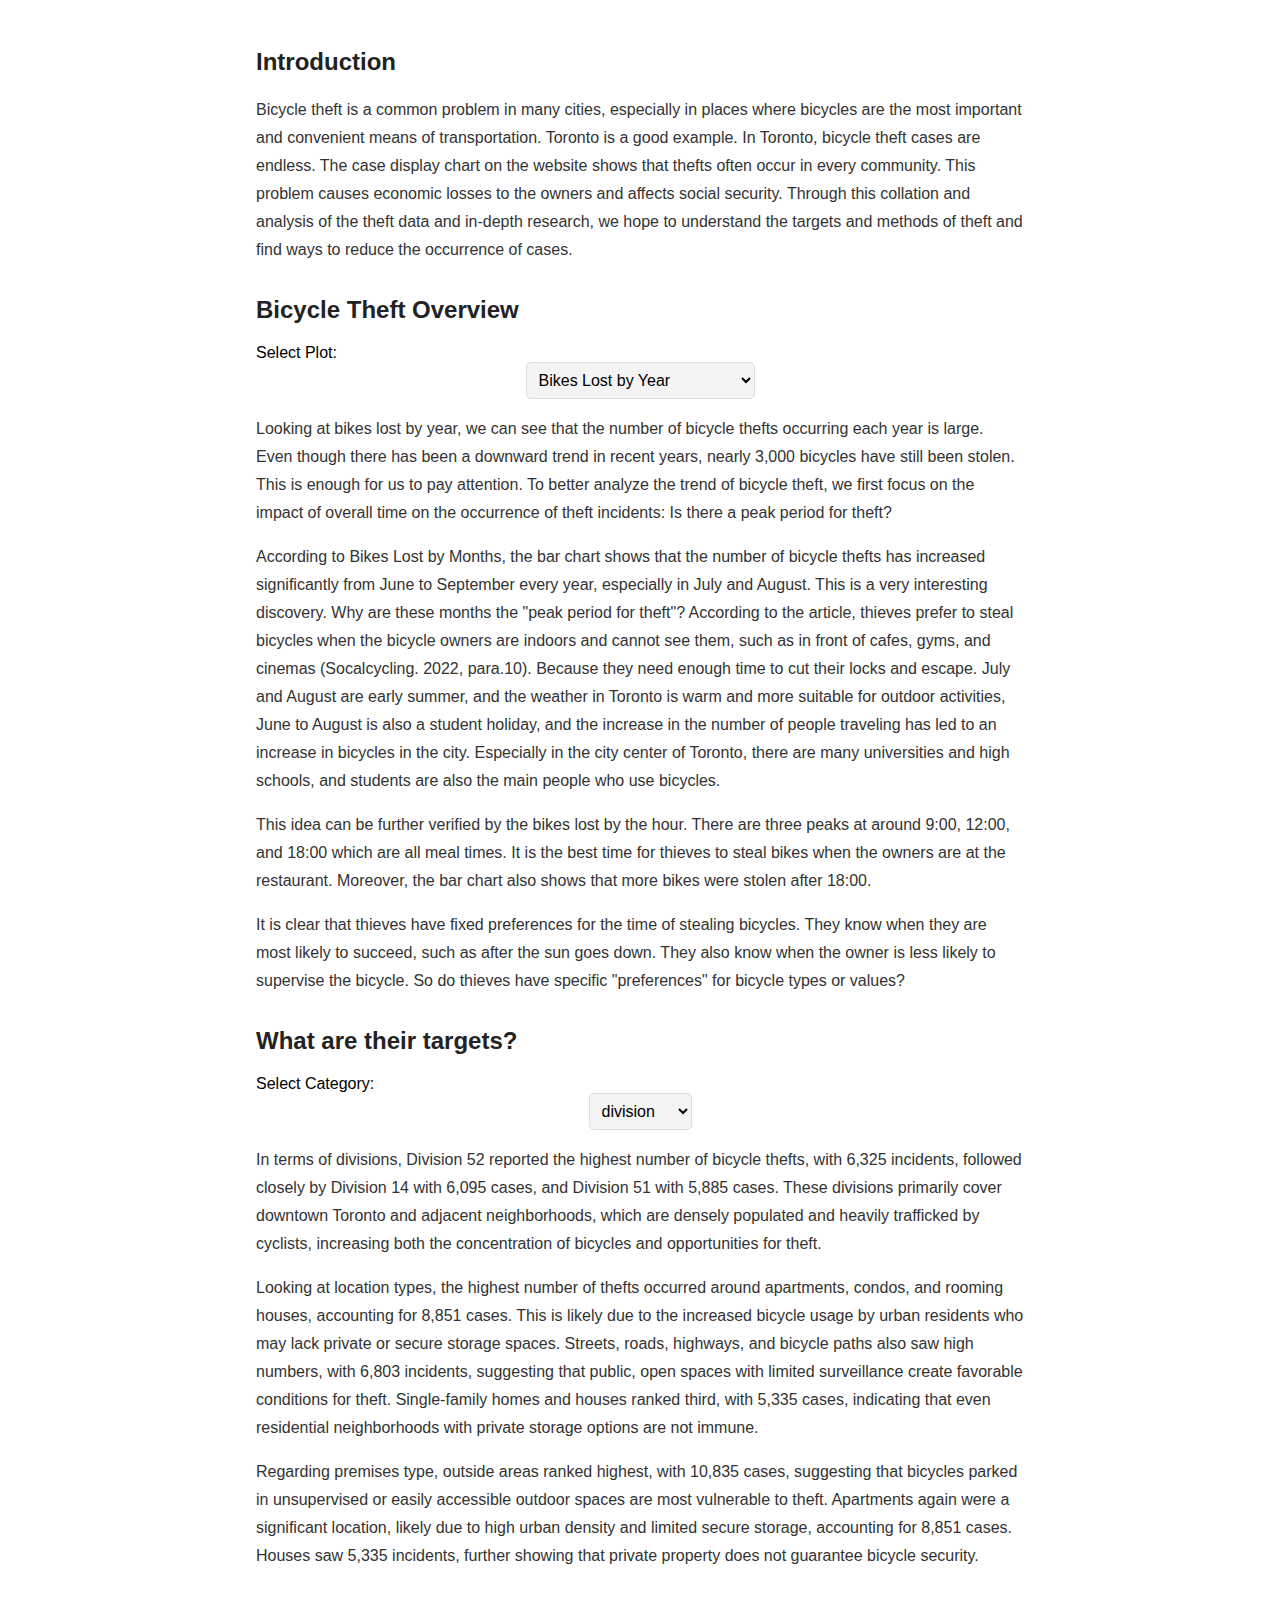
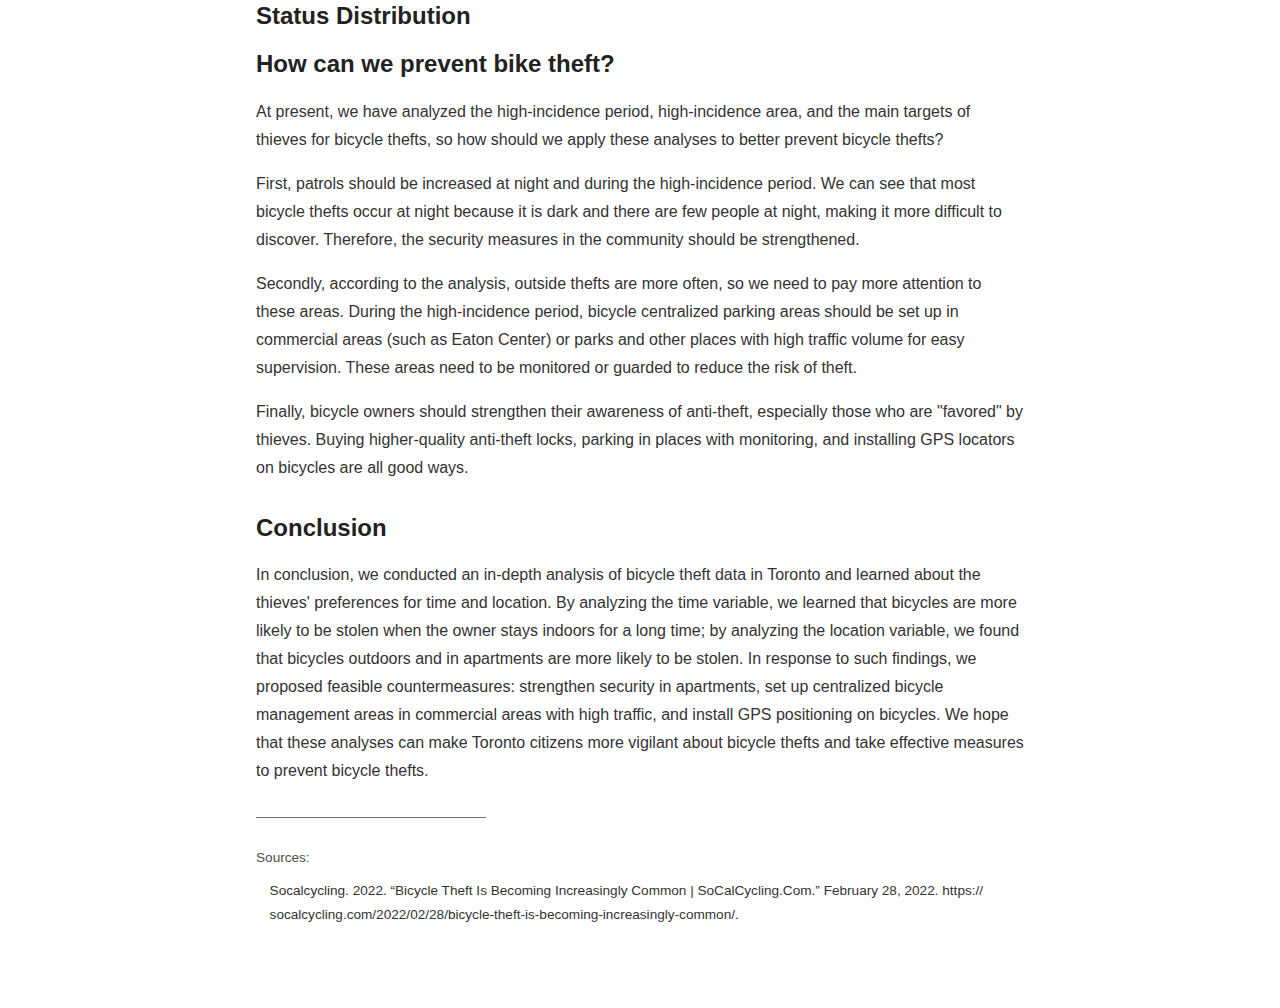
==== D3JS_Attempt/index.html @ 1240bd9a "update Rmd" ====
<html>
  <head>
    <title>STA313H1A2</title>
    <script src="https://d3js.org/d3.v7.min.js"></script>
    <script src="https://d3js.org/topojson.v3.min.js"></script>
    <script src="https://d3js.org/d3-hexbin.v0.2.min.js"></script>

    <link rel="stylesheet" href="styles.css">
  </head>

  <body>
    <main>
      <div id="introduction">
        <h2>Introduction</h2>
        <p>Bicycle theft is a common problem in many cities, especially in places where bicycles are the most important and convenient means of transportation. Toronto is a good example. In Toronto, bicycle theft cases are endless. The case display chart on the website shows that thefts often occur in every community. This problem causes economic losses to the owners and affects social security. Through this collation and analysis of the theft data and in-depth research, we hope to understand the targets and methods of theft and find ways to reduce the occurrence of cases.</p>
      </div>

      <div id="theft-overview">
        <h2>Bicycle Theft Overview</h2>
        <label for="time-selector">Select Plot:</label>
        <select id="time-selector">
          <option value="year">Bikes Lost by Year</option>
          <option value="month">Bikes Lost by Month</option>
          <option value="dayOfWeek">Bikes Lost by Day of Week</option>
          <option value="hour">Bikes Lost by Hour</option>
        </select>
        
        <div id="chart-container">
          <div id="year-chart" class="timechart"></div>
          <div id="month-chart" class="timechart"></div>
          <div id="dayOfWeek-chart" class="timechart"></div>
          <div id="hour-chart" class="timechart"></div>
        </div>
        
        <p>Looking at bikes lost by year, we can see that the number of bicycle thefts occurring each year is large. Even though there has been a downward trend in recent years, nearly 3,000 bicycles have still been stolen. This is enough for us to pay attention. To better analyze the trend of bicycle theft, we first focus on the impact of overall time on the occurrence of theft incidents: Is there a peak period for theft?</p>
        <p>According to Bikes Lost by Months, the bar chart shows that the number of bicycle thefts has increased significantly from June to September every year, especially in July and August. This is a very interesting discovery. Why are these months the "peak period for theft"? According to the article, thieves prefer to steal bicycles when the bicycle owners are indoors and cannot see them, such as in front of cafes, gyms, and cinemas (Socalcycling. 2022, para.10). Because they need enough time to cut their locks and escape. July and August are early summer, and the weather in Toronto is warm and more suitable for outdoor activities, June to August is also a student holiday, and the increase in the number of people traveling has led to an increase in bicycles in the city. Especially in the city center of Toronto, there are many universities and high schools, and students are also the main people who use bicycles.</p>
        <p>This idea can be further verified by the bikes lost by the hour. There are three peaks at around 9:00, 12:00, and 18:00 which are all meal times. It is the best time for thieves to steal bikes when the owners are at the restaurant. Moreover, the bar chart also shows that more bikes were stolen after 18:00.</p>
        <p>It is clear that thieves have fixed preferences for the time of stealing bicycles. They know when they are most likely to succeed, such as after the sun goes down. They also know when the owner is less likely to supervise the bicycle. So do thieves have specific "preferences" for bicycle types or values?
        </p>
      </div>

      <div id="their-targets">
        <h2>What are their targets?</h2>
        <label for="location-selector">Select Category:</label>
        <select id="location-selector">
            <option value="division">division</option>
            <option value="location">location</option>
            <option value="premises">premises</option>
        </select>
        <div id="locationchart-container">
            <div id="division-chart" class="locationchart"></div>
            <div id="location-chart" class="locationchart"></div>
            <div id="premises-chart" class="locationchart"></div>
        </div>

        <p>In terms of divisions, Division 52 reported the highest number of bicycle thefts, with 6,325 incidents, followed closely by Division 14 with 6,095 cases, and Division 51 with 5,885 cases. These divisions primarily cover downtown Toronto and adjacent neighborhoods, which are densely populated and heavily trafficked by cyclists, increasing both the concentration of bicycles and opportunities for theft.</p>
        <p>Looking at location types, the highest number of thefts occurred around apartments, condos, and rooming houses, accounting for 8,851 cases. This is likely due to the increased bicycle usage by urban residents who may lack private or secure storage spaces. Streets, roads, highways, and bicycle paths also saw high numbers, with 6,803 incidents, suggesting that public, open spaces with limited surveillance create favorable conditions for theft. Single-family homes and houses ranked third, with 5,335 cases, indicating that even residential neighborhoods with private storage options are not immune.</p>
        <p>Regarding premises type, outside areas ranked highest, with 10,835 cases, suggesting that bicycles parked in unsupervised or easily accessible outdoor spaces are most vulnerable to theft. Apartments again were a significant location, likely due to high urban density and limited secure storage, accounting for 8,851 cases. Houses saw 5,335 incidents, further showing that private property does not guarantee bicycle security.</p>
      </div>

      <div id="prevention">
        <div id="status-overview">
          <h2>Status Distribution</h2>
          <div id="status-chart" class="chart"></div>
          <div id="status-legend"></div> <!-- Main pie chart legend -->
          <div id="sub-pie-chart" class="chart"></div>
          <div id="sub-pie-legend"></div> <!-- Sub-pie chart legend -->
        </div>      
        <h2>How can we prevent bike theft?</h2>
        <p>At present, we have analyzed the high-incidence period, high-incidence area, and the main targets of thieves for bicycle thefts, so how should we apply these analyses to better prevent bicycle thefts? </p>
        <p>First, patrols should be increased at night and during the high-incidence period. We can see that most bicycle thefts occur at night because it is dark and there are few people at night, making it more difficult to discover. Therefore, the security measures in the community should be strengthened. </p>
        <p>Secondly, according to the analysis, outside thefts are more often, so we need to pay more attention to these areas. During the high-incidence period, bicycle centralized parking areas should be set up in commercial areas (such as Eaton Center) or parks and other places with high traffic volume for easy supervision. These areas need to be monitored or guarded to reduce the risk of theft.</p>
        <p>Finally, bicycle owners should strengthen their awareness of anti-theft, especially those who are "favored" by thieves. Buying higher-quality anti-theft locks, parking in places with monitoring, and installing GPS locators on bicycles are all good ways.</p>
      </div>

      <div id="conclusion">
        <h2>Conclusion</h2>
        <p>In conclusion, we conducted an in-depth analysis of bicycle theft data in Toronto and learned about the thieves' preferences for time and location. By analyzing the time variable, we learned that bicycles are more likely to be stolen when the owner stays indoors for a long time; by analyzing the location variable, we found that bicycles outdoors and in apartments are more likely to be stolen. In response to such findings, we proposed feasible countermeasures: strengthen security in apartments, set up centralized bicycle management areas in commercial areas with high traffic, and install GPS positioning on bicycles. We hope that these analyses can make Toronto citizens more vigilant about bicycle thefts and take effective measures to prevent bicycle thefts.</p>
      </div>

      <div id="end">
        Sources:
        <ul>
          <p>​​Socalcycling. 2022. “Bicycle Theft Is Becoming Increasingly Common | SoCalCycling.Com.” February 28, 2022. https:/​/​socalcycling.com/​2022/​02/​28/​bicycle-theft-is-becoming-increasingly-common/​.</p>
        </ul>
      </div>
    </main>
    <script src="script_time.js"></script>
    <script src="script_location.js"></script>
    <script src="script_status.js"></script>
  </body>
</html>
---- D3JS_Attempt/styles.css ----
/* CSS for structure and text */
html, body {
    margin: 0;
    padding: 0;
    width: 100%;
    height: auto;
    font-family: 'Lato', sans-serif;
}

p {
    line-height: 1.75;
    color: #333;
}

h1, h2 {
    margin-top: 10px;
    color: #222;
}

/* Styling for content sections */
#introduction, #theft-overview, #their-targets, #prevention, #conclusion {
    width: 60%;
    max-width: 800px;
    margin: 0 auto;
    margin-bottom: 2em;
}

#introduction {
    margin-top: 3em;
}

#end {
    width: 60%;
    max-width: 800px;
    margin: 0 auto 2em auto;
    padding-bottom: 3em;
    font-size: 0.85em;
    color: rgb(78, 78, 78);
}

#end a {
    color: rgb(78, 78, 78);
    text-decoration: none;
}

#end ul {
    padding-left: 1em;
}

#conclusion :last-child {
    padding-bottom: 2em;
    border-bottom: 1px solid;
    border-image: linear-gradient(to right, #737373 30%, transparent 30%) 100% 1;
}

/* Chart and dropdown styling */
.timechart {
    display: none;
    margin: 0 auto;
    text-align: center;
}

.locationchart {
    display: none;
    margin: 0 auto;
    text-align: center;
}

#time-selector {
    display: block;
    margin: 0 auto 1em auto;
    padding: 0.5em;
    font-size: 1em;
    background-color: #f4f4f4;
    border: 1px solid #ddd;
    border-radius: 5px;
}

/* Tooltip styling */
.tooltip {
    position: absolute;
    text-align: center;
    padding: 5px;
    font-size: 0.85em;
    background: #333;
    color: #fff;
    border-radius: 3px;
    pointer-events: none;
    opacity: 0;
    transition: opacity 0.3s ease;
}

#location-selector {
    display: block;
    margin: 0 auto 1em auto;
    padding: 0.5em;
    font-size: 1em;
    background-color: #f4f4f4;
    border: 1px solid #ddd;
    border-radius: 5px;
}

/* Responsive adjustments */
@media (max-width: 768px) {
    #introduction, #theft-overview, #their-targets, #prevention, #conclusion, #end {
        width: 90%;
    }
    
    h1, h2 {
        font-size: 1.5em;
    }
}
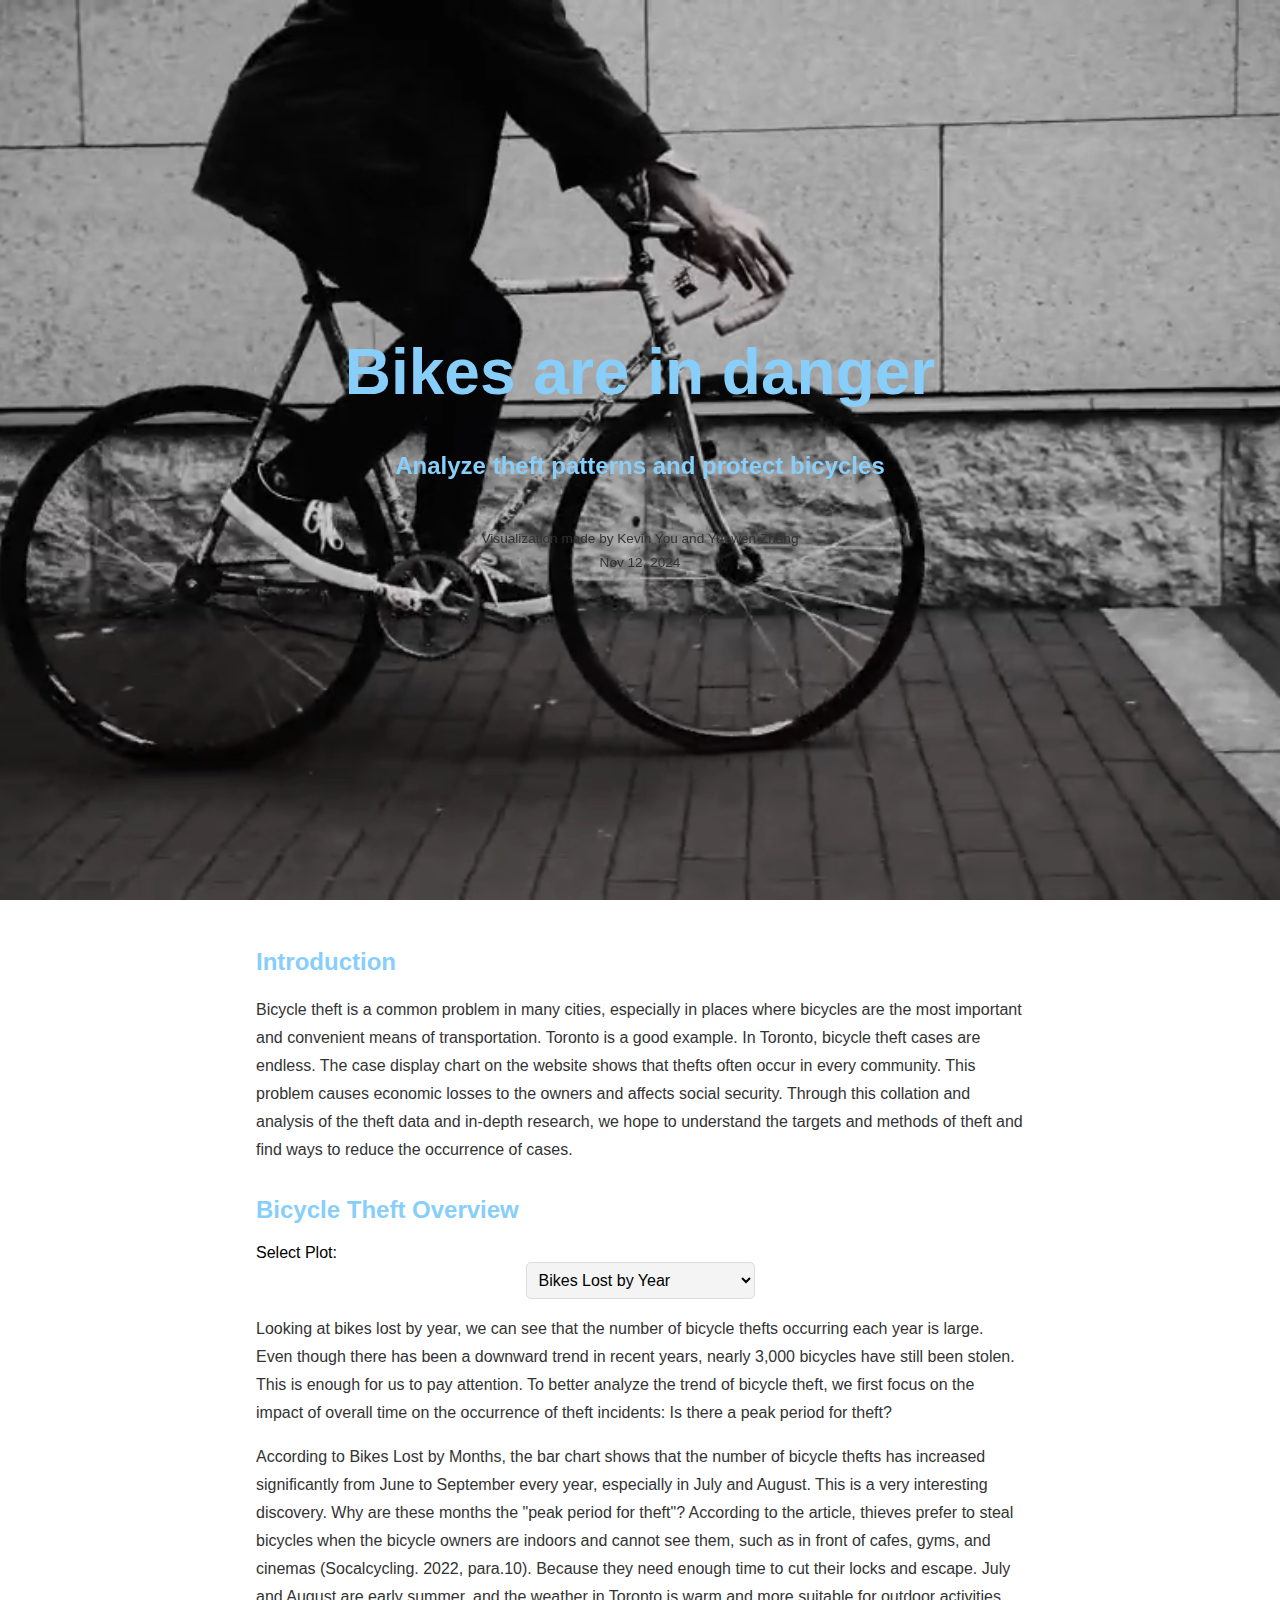
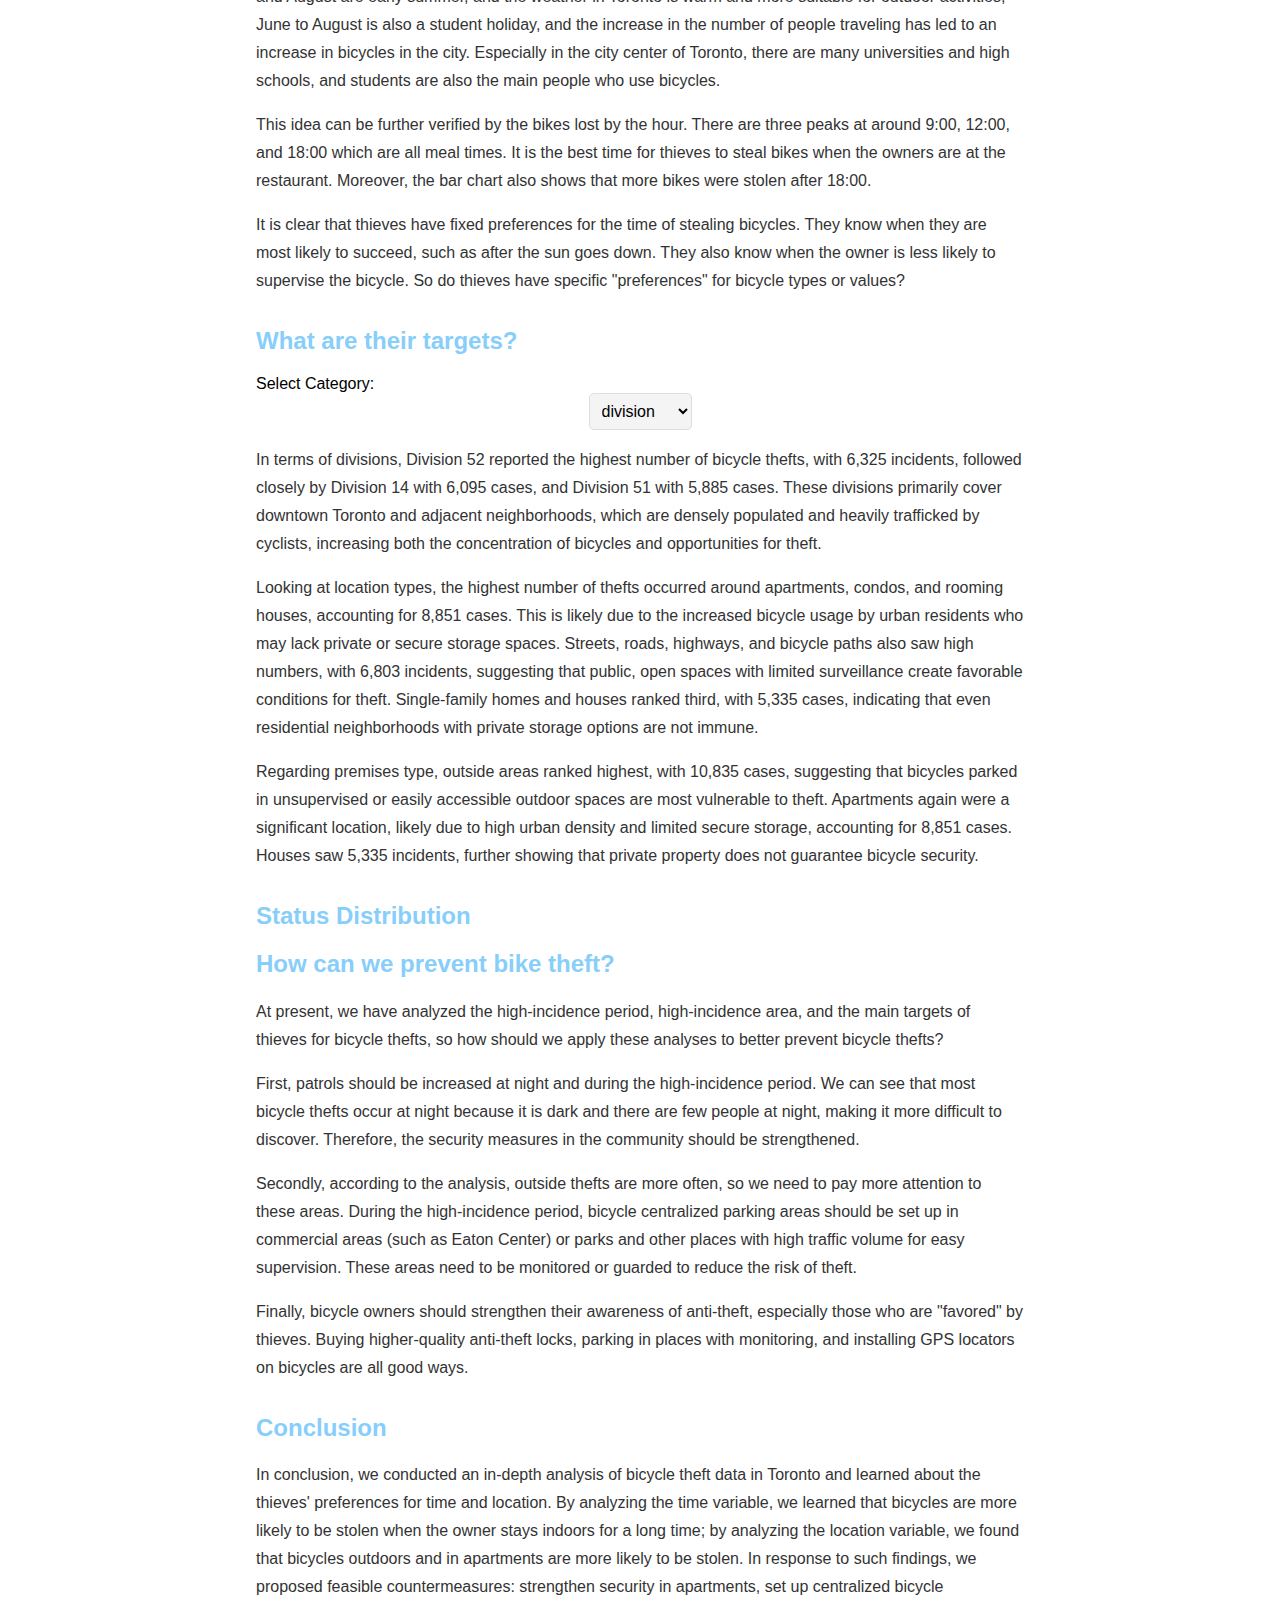
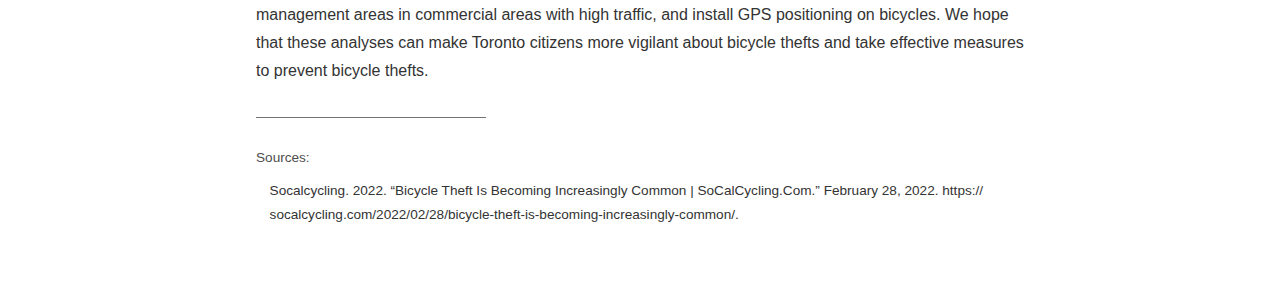
==== commit a3ad5b7b: "Version5" ====
--- a/D3JS_Attempt/index.html
+++ b/D3JS_Attempt/index.html
@@ -10,6 +10,34 @@
 
   <body>
     <main>
+      <div id="intro" class="part1">
+        <div id="intro-headers">
+          <h1>Bikes are in danger</h1>
+          <h2>Analyze theft patterns and protect bicycles</h2>
+          <div id="about">
+            <p>Visualization made by Kevin You and Yuewen Zhang</p>
+            <p>Nov 12, 2024</p>
+          </div>
+        </div>
+        <svg id = "arrow">
+          <path d = "M0 0 L20 20 L40 0" opacity = "0">
+              <animate
+              attributeName = "d"
+              begin = "1s"
+              values = "M0 0 L20 20 L40 0; M0 20 L20 40 L40 20"
+              dur = "1.5s"
+              repeatCount = "indefinite" />
+              <animate
+              attributeName = "opacity"
+              begin = "1s"
+              values = "0; 1; 0"
+              dur = "1.5s"
+              repeatCount = "indefinite" />
+          </path>
+        </svg>
+        <video id="intro-vid" src="cover-vid.mp4" muted autoplay loop></video>
+      </div>
+
       <div id="introduction">
         <h2>Introduction</h2>
         <p>Bicycle theft is a common problem in many cities, especially in places where bicycles are the most important and convenient means of transportation. Toronto is a good example. In Toronto, bicycle theft cases are endless. The case display chart on the website shows that thefts often occur in every community. This problem causes economic losses to the owners and affects social security. Through this collation and analysis of the theft data and in-depth research, we hope to understand the targets and methods of theft and find ways to reduce the occurrence of cases.</p>
--- a/D3JS_Attempt/styles.css
+++ b/D3JS_Attempt/styles.css
@@ -14,7 +14,7 @@
 
 h1, h2 {
     margin-top: 10px;
-    color: #222;
+    color: lightskyblue;
 }
 
 /* Styling for content sections */
@@ -111,3 +111,56 @@
     }
 }
 
+/* CSS FOR INTRO SECTION */
+#intro {
+    height: 100vh;
+    width: 100%;
+}
+
+#intro-headers {
+position: absolute;
+top: 50%;
+left: 50%;
+transform: translate(-50%, -50%);
+text-align: center;
+color: darkblue;
+font-style: normal;
+width: 60%;
+}
+
+#intro-headers h1 {
+font-size: 4em;
+}
+
+#about {
+padding-top: 2em;
+color: blue;
+font-size: 0.85em;
+}
+
+#about p {
+margin: 0;
+}
+
+#intro-vid {
+height: 100vh;
+width: 100%;
+object-fit: cover;
+}
+
+#arrow {
+position: absolute;
+bottom: 2em;
+left: 50%;
+transform: translateX(-50%);
+z-index: 3;
+width: 60px;
+height: 40px;
+padding-top: 1em;
+}
+
+#arrow path {
+stroke: white;
+stroke-width: 2px;
+fill: none;
+}
